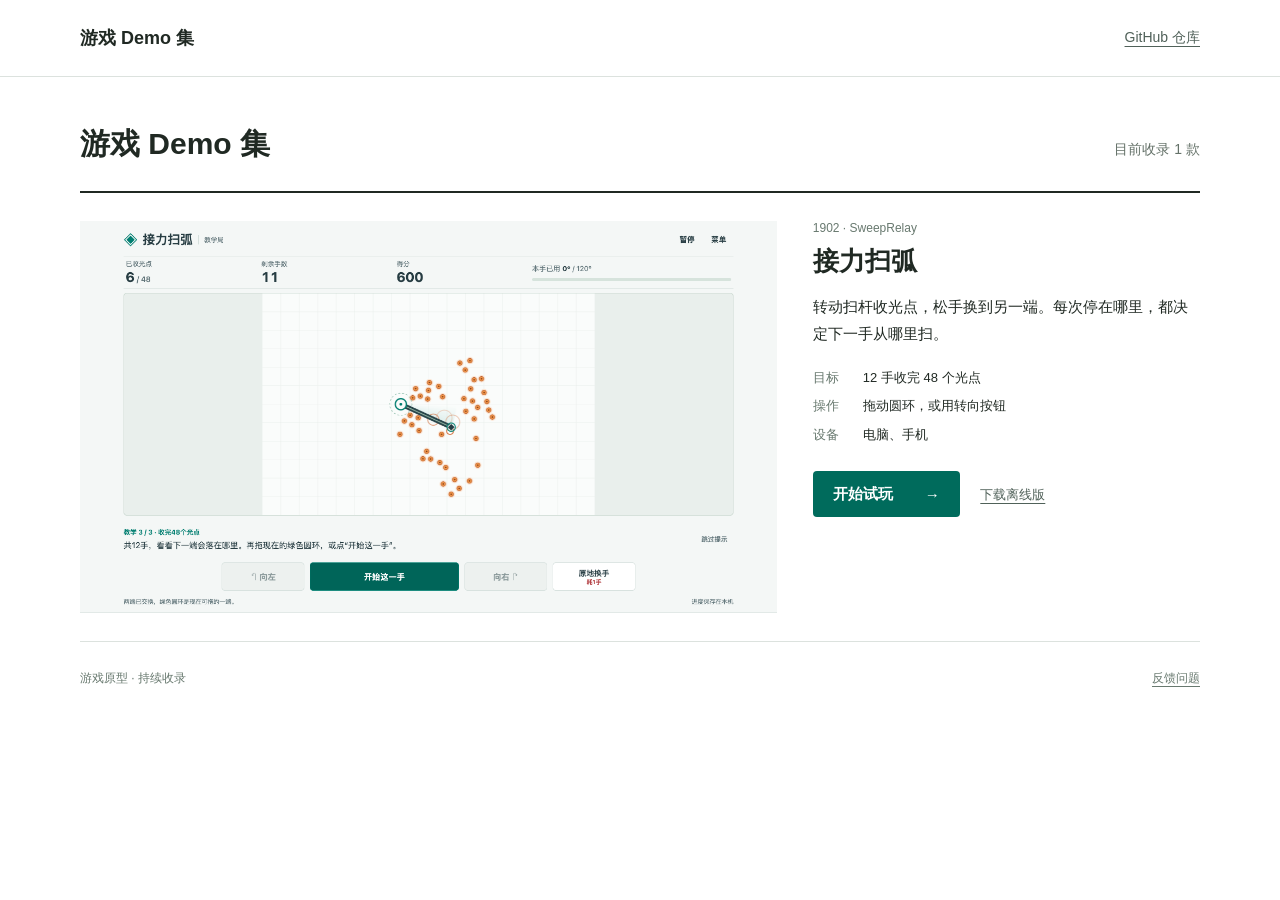
==== index.html @ a099ed6c "Publish game demo collection with SweepRelay 1902" ====
<!doctype html>
<html lang="zh-CN">
<head>
  <meta charset="utf-8">
  <meta name="viewport" content="width=device-width, initial-scale=1">
  <meta name="theme-color" content="#ffffff">
  <meta name="description" content="游戏 Demo 合集。试玩接力扫弧：旋转扫杆收集光点，松手换端，规划下一步。">
  <title>游戏 Demo 集</title>
  <link rel="stylesheet" href="gallery.css">
</head>
<body>
  <a class="skip" href="#games">跳到游戏</a>
  <header class="site-header">
    <div class="container header-inner">
      <a class="site-name" href="./">游戏 Demo 集</a>
      <a class="repo-link" href="https://github.com/zjfll/game-demos">GitHub 仓库</a>
    </div>
  </header>
  <main class="container" id="games">
    <div class="collection-heading">
      <h1>游戏 Demo 集</h1>
      <p>目前收录 1 款</p>
    </div>
    <article class="game-entry" aria-labelledby="sweep-title">
      <a class="preview" href="games/1902/index.html" aria-label="试玩接力扫弧">
        <img src="assets/sweep-relay.png" alt="接力扫弧实机画面：扫杆两端接力，收集场上的橙色光点。" width="1280" height="720" fetchpriority="high">
      </a>
      <div class="game-details">
        <p class="game-id">1902 · SweepRelay</p>
        <h2 id="sweep-title">接力扫弧</h2>
        <p class="description">转动扫杆收光点，松手换到另一端。每次停在哪里，都决定下一手从哪里扫。</p>
        <dl class="game-facts">
          <div><dt>目标</dt><dd>12 手收完 48 个光点</dd></div>
          <div><dt>操作</dt><dd>拖动圆环，或用转向按钮</dd></div>
          <div><dt>设备</dt><dd>电脑、手机</dd></div>
        </dl>
        <a class="play-link" href="games/1902/index.html">开始试玩 <span aria-hidden="true">→</span></a>
        <a class="download-link" href="downloads/sweep-relay-1902.zip" download>下载离线版</a>
      </div>
    </article>
  </main>
  <footer class="site-footer"><div class="container"><span>游戏原型 · 持续收录</span><a href="https://github.com/zjfll/game-demos/issues">反馈问题</a></div></footer>
</body>
</html>
---- gallery.css ----
:root { color-scheme: light; font-family: -apple-system, BlinkMacSystemFont, "Segoe UI", "PingFang SC", "Microsoft YaHei", sans-serif; color: #202923; background: #fff; }
* { box-sizing: border-box; }
body { margin: 0; min-width: 280px; }
a { color: inherit; text-underline-offset: 4px; }
a:focus-visible { outline: 3px solid #bd5423; outline-offset: 5px; }
.container { width: min(1120px, calc(100% - 64px)); margin-inline: auto; }
.skip { position: absolute; left: 16px; top: -80px; padding: 12px; background: #fff; z-index: 2; }
.skip:focus { top: 12px; }
.site-header { border-bottom: 1px solid #dce2de; }
.header-inner { min-height: 76px; display: flex; align-items: center; justify-content: space-between; gap: 20px; }
.site-name { font-weight: 700; font-size: 18px; text-decoration: none; }
.repo-link { font-size: 14px; color: #506159; }
.collection-heading { display: flex; flex-wrap: wrap; justify-content: space-between; align-items: baseline; gap: 12px; padding: 46px 0 26px; }
h1 { margin: 0; font-size: 30px; line-height: 1.4; }
.collection-heading p { margin: 0; color: #657269; font-size: 14px; }
.game-entry { display: grid; grid-template-columns: minmax(0, 1.8fr) minmax(260px, 1fr); gap: 36px; border-top: 2px solid #202923; border-bottom: 1px solid #dce2de; padding: 28px 0; }
.preview { display: block; align-self: start; background: #edf3ef; }
.preview img { display: block; width: 100%; height: auto; aspect-ratio: 16 / 9; object-fit: contain; }
.game-id { font-size: 12px; color: #68796f; margin: 0 0 8px; }
h2 { margin: 0; font-size: 26px; line-height: 1.4; }
.description { font-size: 15px; line-height: 1.8; margin: 14px 0 20px; }
.game-facts { margin: 0 0 24px; font-size: 13px; line-height: 1.7; }
.game-facts div { display: grid; grid-template-columns: 42px minmax(0, 1fr); gap: 8px; margin: 6px 0; }
dt { color: #68796f; } dd { margin: 0; }
.play-link { min-height: 46px; display: inline-flex; justify-content: space-between; align-items: center; gap: 32px; background: #006b5c; color: #fff; padding: 10px 20px; border-radius: 4px; text-decoration: none; font-size: 15px; font-weight: 600; }
.play-link:hover { background: #004e43; }
.download-link { display: inline-block; margin: 16px 0 0 16px; font-size: 13px; color: #506159; }
.site-footer { padding: 28px 0; font-size: 12px; color: #68796f; }
.site-footer .container { display: flex; flex-wrap: wrap; gap: 16px; justify-content: space-between; }
@media (max-width: 850px) { .game-entry { grid-template-columns: 1fr; gap: 24px; } .game-details { max-width: 600px; } }
@media (max-width: 480px) { .container { width: calc(100% - 32px); } .header-inner { min-height: 64px; } .collection-heading { padding-top: 30px; } h1 { font-size: 26px; } h2 { font-size: 24px; } .game-entry { padding-top: 20px; } }
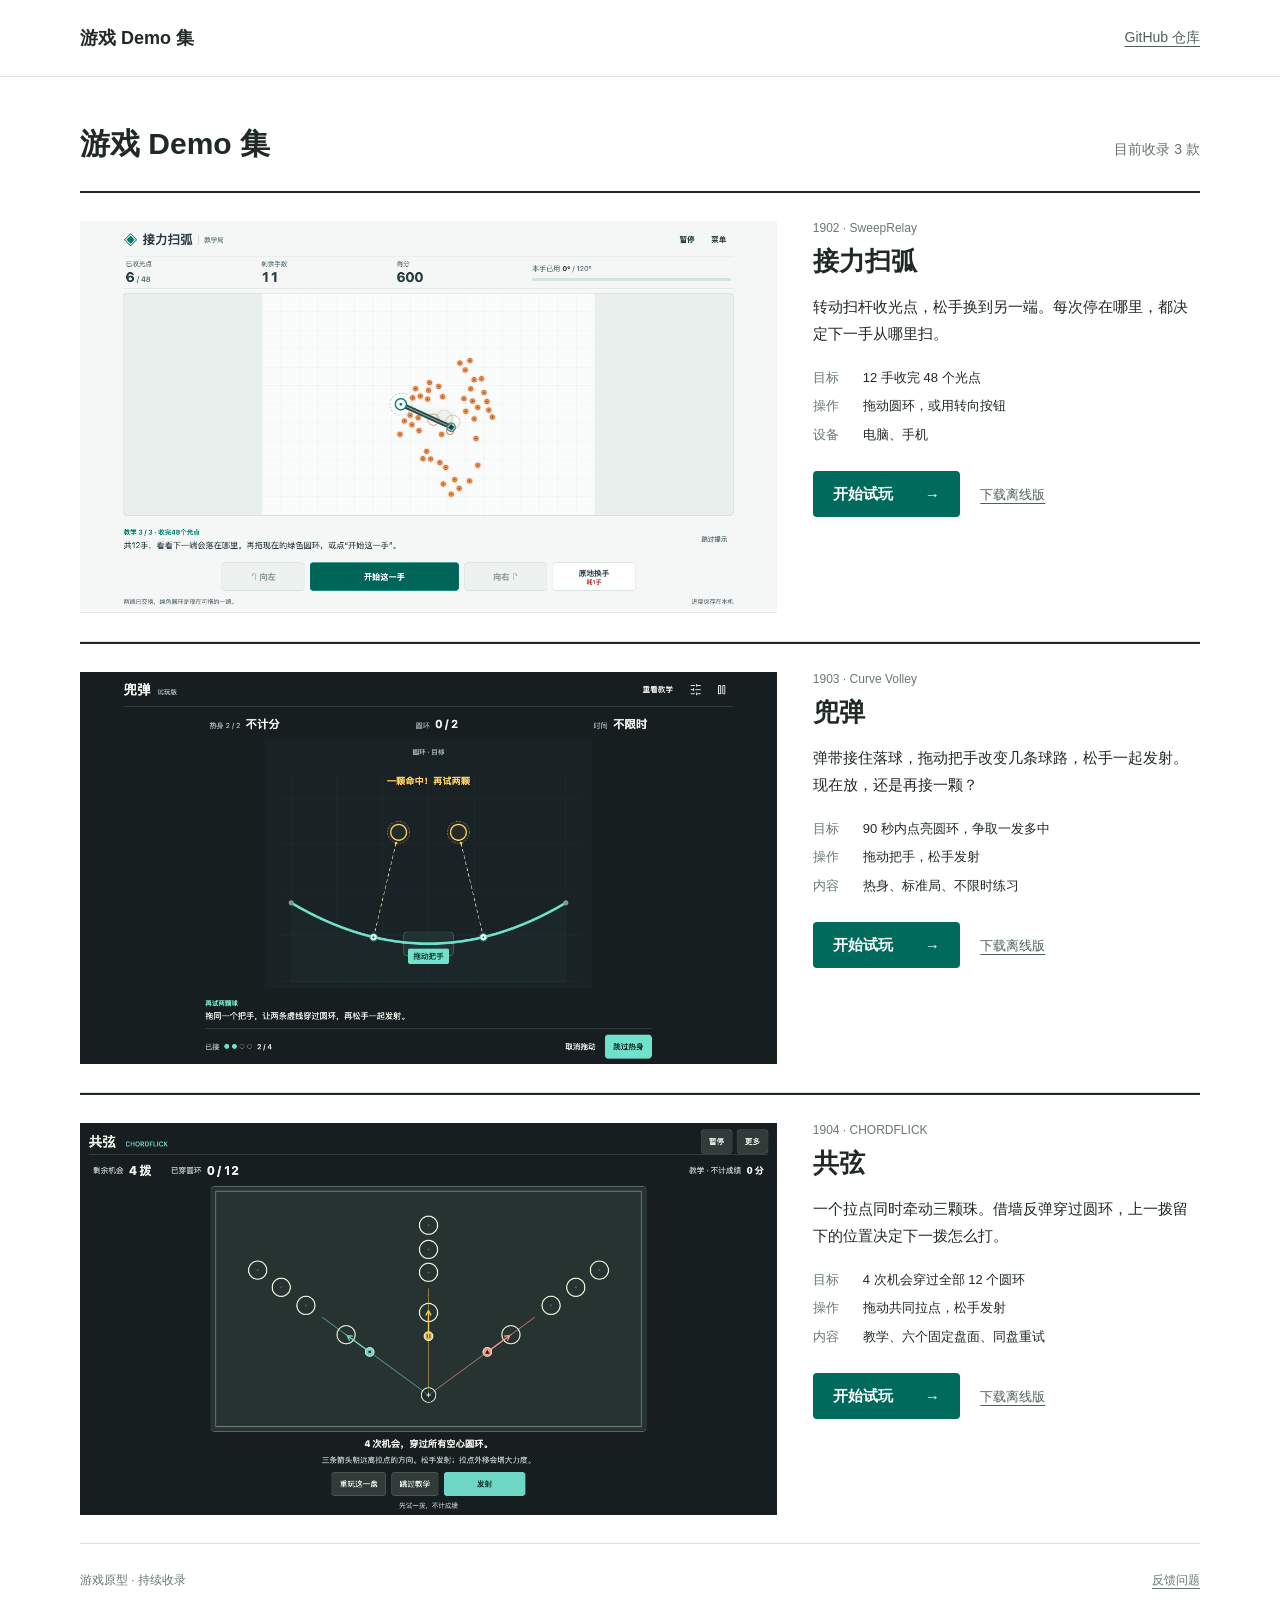
==== commit d7a0e934: "Add Curve Volley 1903 and Chordflick 1904 demos" ====
--- a/index.html
+++ b/index.html
@@ -4,7 +4,7 @@
   <meta charset="utf-8">
   <meta name="viewport" content="width=device-width, initial-scale=1">
   <meta name="theme-color" content="#ffffff">
-  <meta name="description" content="游戏 Demo 合集。试玩接力扫弧：旋转扫杆收集光点，松手换端，规划下一步。">
+  <meta name="description" content="游戏 Demo 合集：接力扫弧、兜弹、共弦。直接在线试玩，或下载离线版。">
   <title>游戏 Demo 集</title>
   <link rel="stylesheet" href="gallery.css">
 </head>
@@ -19,7 +19,7 @@
   <main class="container" id="games">
     <div class="collection-heading">
       <h1>游戏 Demo 集</h1>
-      <p>目前收录 1 款</p>
+      <p>目前收录 3 款</p>
     </div>
     <article class="game-entry" aria-labelledby="sweep-title">
       <a class="preview" href="games/1902/index.html" aria-label="试玩接力扫弧">
@@ -38,6 +38,40 @@
         <a class="download-link" href="downloads/sweep-relay-1902.zip" download>下载离线版</a>
       </div>
     </article>
+    <article class="game-entry" aria-labelledby="curve-title">
+      <a class="preview" href="games/1903/index.html" aria-label="试玩兜弹">
+        <img src="assets/curve-volley.png" alt="兜弹实机画面：拖动弹带把手，让两颗球沿各自的路线击中上方圆环。" width="1280" height="720" loading="lazy">
+      </a>
+      <div class="game-details">
+        <p class="game-id">1903 · Curve Volley</p>
+        <h2 id="curve-title">兜弹</h2>
+        <p class="description">弹带接住落球，拖动把手改变几条球路，松手一起发射。现在放，还是再接一颗？</p>
+        <dl class="game-facts">
+          <div><dt>目标</dt><dd>90 秒内点亮圆环，争取一发多中</dd></div>
+          <div><dt>操作</dt><dd>拖动把手，松手发射</dd></div>
+          <div><dt>内容</dt><dd>热身、标准局、不限时练习</dd></div>
+        </dl>
+        <a class="play-link" href="games/1903/index.html">开始试玩 <span aria-hidden="true">→</span></a>
+        <a class="download-link" href="downloads/curve-volley-1903.zip" download>下载离线版</a>
+      </div>
+    </article>
+    <article class="game-entry" aria-labelledby="chord-title">
+      <a class="preview" href="games/1904/index.html" aria-label="试玩共弦">
+        <img src="assets/chordflick.png" alt="共弦实机画面：一个共同拉点牵动三颗珠，三条路线朝向十二个空心圆环。" width="1280" height="720" loading="lazy">
+      </a>
+      <div class="game-details">
+        <p class="game-id">1904 · CHORDFLICK</p>
+        <h2 id="chord-title">共弦</h2>
+        <p class="description">一个拉点同时牵动三颗珠。借墙反弹穿过圆环，上一拨留下的位置决定下一拨怎么打。</p>
+        <dl class="game-facts">
+          <div><dt>目标</dt><dd>4 次机会穿过全部 12 个圆环</dd></div>
+          <div><dt>操作</dt><dd>拖动共同拉点，松手发射</dd></div>
+          <div><dt>内容</dt><dd>教学、六个固定盘面、同盘重试</dd></div>
+        </dl>
+        <a class="play-link" href="games/1904/index.html">开始试玩 <span aria-hidden="true">→</span></a>
+        <a class="download-link" href="downloads/chordflick-1904.zip" download>下载离线版</a>
+      </div>
+    </article>
   </main>
   <footer class="site-footer"><div class="container"><span>游戏原型 · 持续收录</span><a href="https://github.com/zjfll/game-demos/issues">反馈问题</a></div></footer>
 </body>
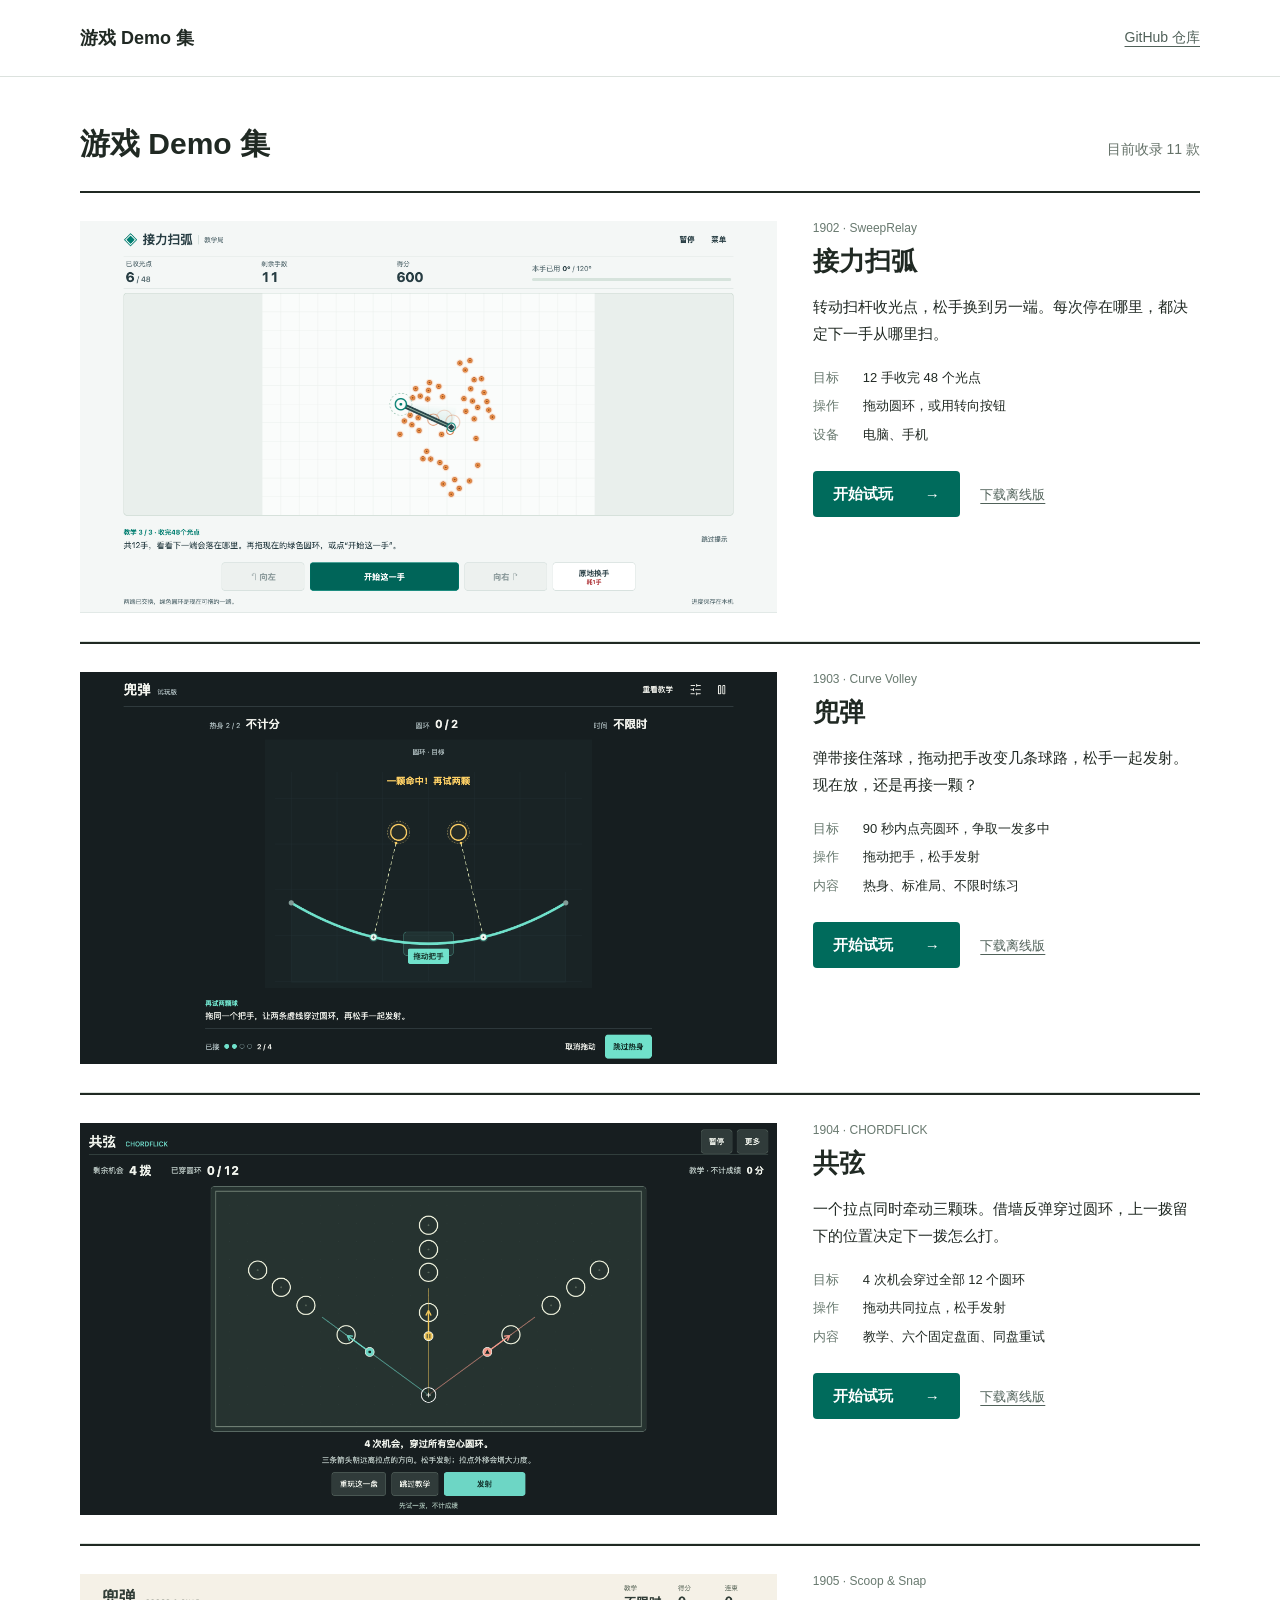
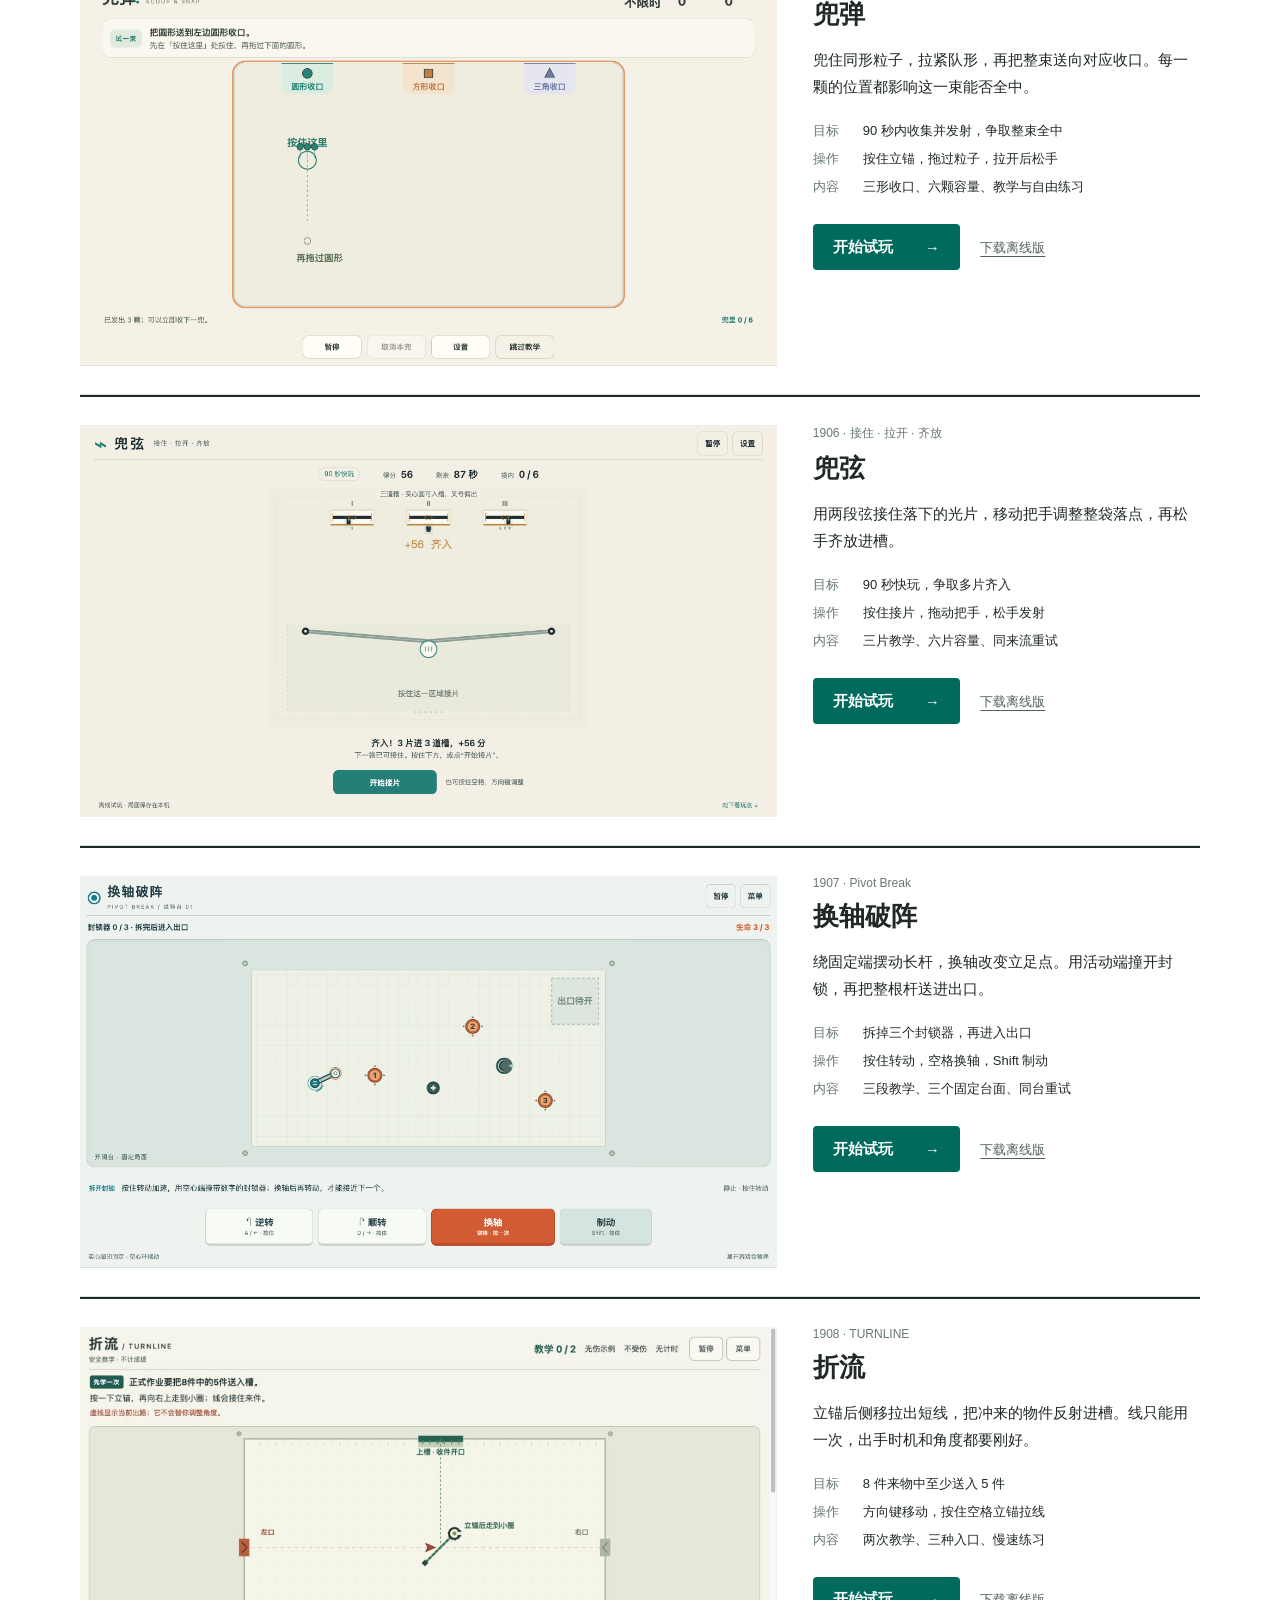
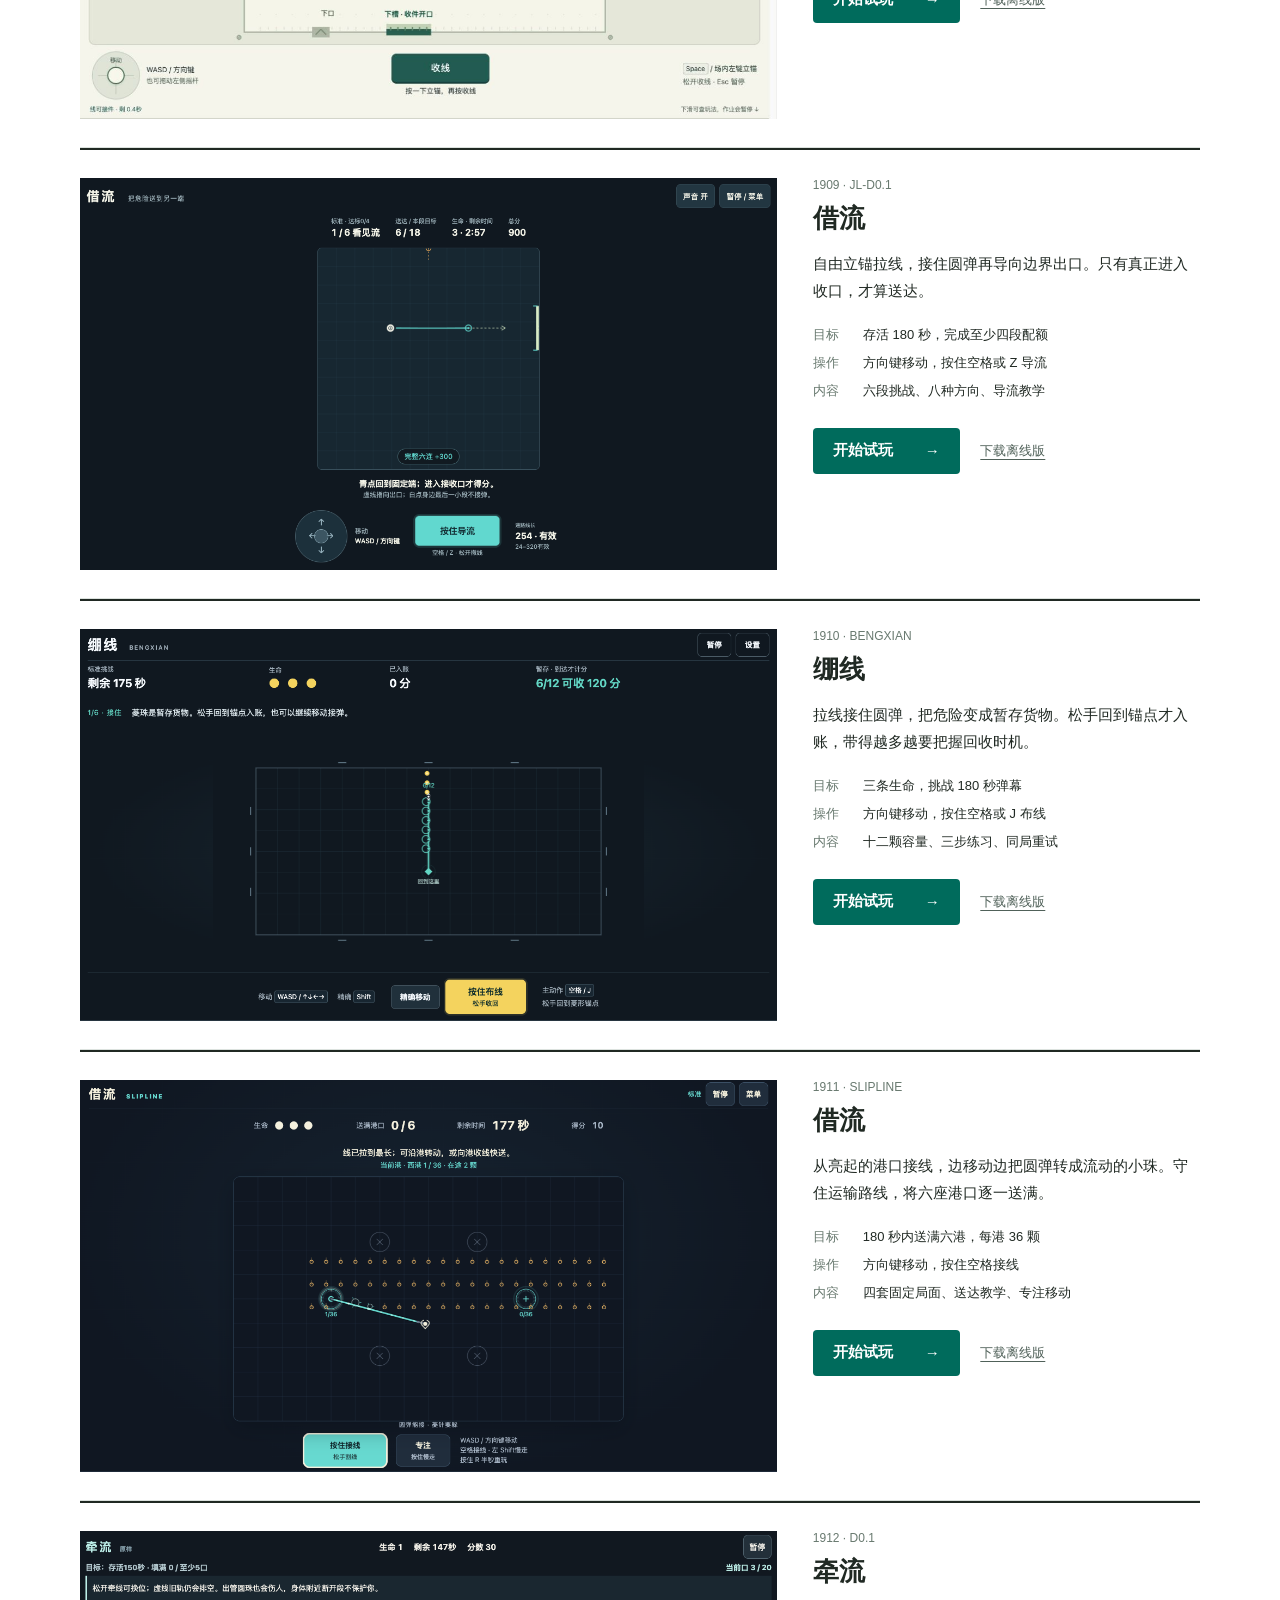
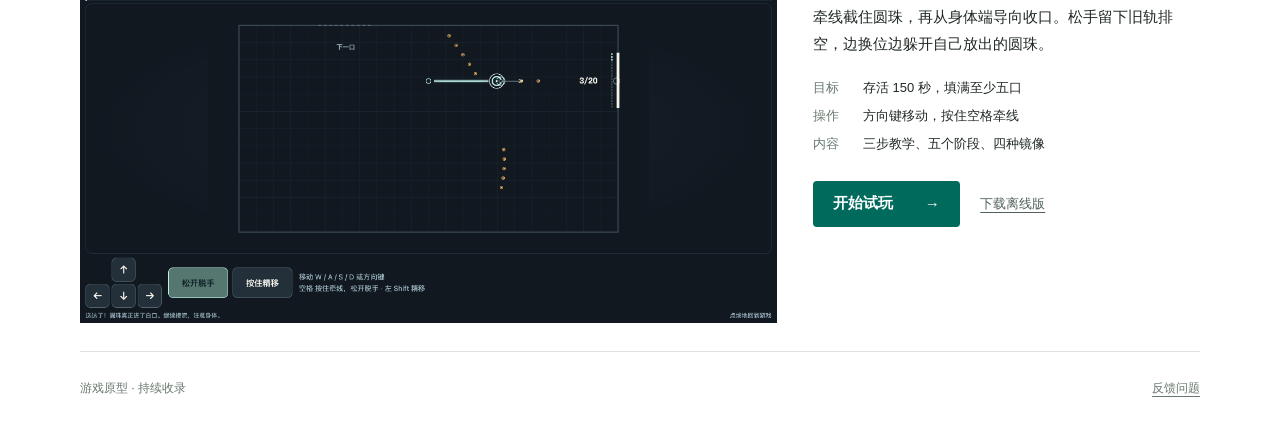
==== commit e5c16989: "Publish game demos 1905 through 1912" ====
--- a/index.html
+++ b/index.html
@@ -4,7 +4,7 @@
   <meta charset="utf-8">
   <meta name="viewport" content="width=device-width, initial-scale=1">
   <meta name="theme-color" content="#ffffff">
-  <meta name="description" content="游戏 Demo 合集：接力扫弧、兜弹、共弦。直接在线试玩，或下载离线版。">
+  <meta name="description" content="游戏 Demo 合集：1902–1912，共 11 款游戏原型。直接在线试玩，或下载离线版。">
   <title>游戏 Demo 集</title>
   <link rel="stylesheet" href="gallery.css">
 </head>
@@ -19,7 +19,7 @@
   <main class="container" id="games">
     <div class="collection-heading">
       <h1>游戏 Demo 集</h1>
-      <p>目前收录 3 款</p>
+      <p>目前收录 11 款</p>
     </div>
     <article class="game-entry" aria-labelledby="sweep-title">
       <a class="preview" href="games/1902/index.html" aria-label="试玩接力扫弧">
@@ -72,6 +72,142 @@
         <a class="download-link" href="downloads/chordflick-1904.zip" download>下载离线版</a>
       </div>
     </article>
+    <article class="game-entry" aria-labelledby="scoop-snap-title">
+      <a class="preview" href="games/1905/index.html" aria-label="试玩兜弹 1905">
+        <img src="assets/scoop-snap.png" alt="兜弹教学画面：三形收口与朝圆形收口飞行的一束粒子。" width="1280" height="720" loading="lazy">
+      </a>
+      <div class="game-details">
+        <p class="game-id">1905 · Scoop &amp; Snap</p>
+        <h2 id="scoop-snap-title">兜弹</h2>
+        <p class="description">兜住同形粒子，拉紧队形，再把整束送向对应收口。每一颗的位置都影响这一束能否全中。</p>
+        <dl class="game-facts">
+          <div><dt>目标</dt><dd>90 秒内收集并发射，争取整束全中</dd></div>
+          <div><dt>操作</dt><dd>按住立锚，拖过粒子，拉开后松手</dd></div>
+          <div><dt>内容</dt><dd>三形收口、六颗容量、教学与自由练习</dd></div>
+        </dl>
+        <a class="play-link" href="games/1905/index.html">开始试玩 <span aria-hidden="true">→</span></a>
+        <a class="download-link" href="downloads/scoop-snap-1905.zip" download>下载离线版</a>
+      </div>
+    </article>
+    <article class="game-entry" aria-labelledby="douxian-title">
+      <a class="preview" href="games/1906/index.html" aria-label="试玩兜弦 1906">
+        <img src="assets/douxian.png" alt="兜弦实机画面：三片齐入上方三道槽，柔性弦准备接下一袋。" width="1280" height="720" loading="lazy">
+      </a>
+      <div class="game-details">
+        <p class="game-id">1906 · 接住 · 拉开 · 齐放</p>
+        <h2 id="douxian-title">兜弦</h2>
+        <p class="description">用两段弦接住落下的光片，移动把手调整整袋落点，再松手齐放进槽。</p>
+        <dl class="game-facts">
+          <div><dt>目标</dt><dd>90 秒快玩，争取多片齐入</dd></div>
+          <div><dt>操作</dt><dd>按住接片，拖动把手，松手发射</dd></div>
+          <div><dt>内容</dt><dd>三片教学、六片容量、同来流重试</dd></div>
+        </dl>
+        <a class="play-link" href="games/1906/index.html">开始试玩 <span aria-hidden="true">→</span></a>
+        <a class="download-link" href="downloads/douxian-1906.zip" download>下载离线版</a>
+      </div>
+    </article>
+    <article class="game-entry" aria-labelledby="pivot-break-title">
+      <a class="preview" href="games/1907/index.html" aria-label="试玩换轴破阵 1907">
+        <img src="assets/pivot-break.png" alt="换轴破阵实机画面：双端长杆、三个封锁器和右上角出口。" width="1280" height="720" loading="lazy">
+      </a>
+      <div class="game-details">
+        <p class="game-id">1907 · Pivot Break</p>
+        <h2 id="pivot-break-title">换轴破阵</h2>
+        <p class="description">绕固定端摆动长杆，换轴改变立足点。用活动端撞开封锁，再把整根杆送进出口。</p>
+        <dl class="game-facts">
+          <div><dt>目标</dt><dd>拆掉三个封锁器，再进入出口</dd></div>
+          <div><dt>操作</dt><dd>按住转动，空格换轴，Shift 制动</dd></div>
+          <div><dt>内容</dt><dd>三段教学、三个固定台面、同台重试</dd></div>
+        </dl>
+        <a class="play-link" href="games/1907/index.html">开始试玩 <span aria-hidden="true">→</span></a>
+        <a class="download-link" href="downloads/pivot-break-1907.zip" download>下载离线版</a>
+      </div>
+    </article>
+    <article class="game-entry" aria-labelledby="turnline-title">
+      <a class="preview" href="games/1908/index.html" aria-label="试玩折流 1908">
+        <img src="assets/turnline.png" alt="折流教学画面：角色拉出斜线，把左侧来件反射向上槽。" width="1280" height="720" loading="lazy">
+      </a>
+      <div class="game-details">
+        <p class="game-id">1908 · TURNLINE</p>
+        <h2 id="turnline-title">折流</h2>
+        <p class="description">立锚后侧移拉出短线，把冲来的物件反射进槽。线只能用一次，出手时机和角度都要刚好。</p>
+        <dl class="game-facts">
+          <div><dt>目标</dt><dd>8 件来物中至少送入 5 件</dd></div>
+          <div><dt>操作</dt><dd>方向键移动，按住空格立锚拉线</dd></div>
+          <div><dt>内容</dt><dd>两次教学、三种入口、慢速练习</dd></div>
+        </dl>
+        <a class="play-link" href="games/1908/index.html">开始试玩 <span aria-hidden="true">→</span></a>
+        <a class="download-link" href="downloads/turnline-1908.zip" download>下载离线版</a>
+      </div>
+    </article>
+    <article class="game-entry" aria-labelledby="jieliu-title">
+      <a class="preview" href="games/1909/index.html" aria-label="试玩借流 1909">
+        <img src="assets/jieliu.png" alt="借流 1909 实机画面：自由锚点的导流线对准右侧边界收口。" width="1280" height="720" loading="lazy">
+      </a>
+      <div class="game-details">
+        <p class="game-id">1909 · JL-D0.1</p>
+        <h2 id="jieliu-title">借流</h2>
+        <p class="description">自由立锚拉线，接住圆弹再导向边界出口。只有真正进入收口，才算送达。</p>
+        <dl class="game-facts">
+          <div><dt>目标</dt><dd>存活 180 秒，完成至少四段配额</dd></div>
+          <div><dt>操作</dt><dd>方向键移动，按住空格或 Z 导流</dd></div>
+          <div><dt>内容</dt><dd>六段挑战、八种方向、导流教学</dd></div>
+        </dl>
+        <a class="play-link" href="games/1909/index.html">开始试玩 <span aria-hidden="true">→</span></a>
+        <a class="download-link" href="downloads/jieliu-1909.zip" download>下载离线版</a>
+      </div>
+    </article>
+    <article class="game-entry" aria-labelledby="bengxian-title">
+      <a class="preview" href="games/1910/index.html" aria-label="试玩绷线 1910">
+        <img src="assets/bengxian.png" alt="绷线实机画面：竖直线上已捕获六颗货物，等待回到锚点入账。" width="1280" height="720" loading="lazy">
+      </a>
+      <div class="game-details">
+        <p class="game-id">1910 · BENGXIAN</p>
+        <h2 id="bengxian-title">绷线</h2>
+        <p class="description">拉线接住圆弹，把危险变成暂存货物。松手回到锚点才入账，带得越多越要把握回收时机。</p>
+        <dl class="game-facts">
+          <div><dt>目标</dt><dd>三条生命，挑战 180 秒弹幕</dd></div>
+          <div><dt>操作</dt><dd>方向键移动，按住空格或 J 布线</dd></div>
+          <div><dt>内容</dt><dd>十二颗容量、三步练习、同局重试</dd></div>
+        </dl>
+        <a class="play-link" href="games/1910/index.html">开始试玩 <span aria-hidden="true">→</span></a>
+        <a class="download-link" href="downloads/bengxian-1910.zip" download>下载离线版</a>
+      </div>
+    </article>
+    <article class="game-entry" aria-labelledby="slipline-title">
+      <a class="preview" href="games/1911/index.html" aria-label="试玩借流 1911">
+        <img src="assets/slipline.png" alt="借流 SLIPLINE 实机画面：连接西港的斜线正在运输圆珠，六港分布在场中。" width="1280" height="720" loading="lazy">
+      </a>
+      <div class="game-details">
+        <p class="game-id">1911 · SLIPLINE</p>
+        <h2 id="slipline-title">借流</h2>
+        <p class="description">从亮起的港口接线，边移动边把圆弹转成流动的小珠。守住运输路线，将六座港口逐一送满。</p>
+        <dl class="game-facts">
+          <div><dt>目标</dt><dd>180 秒内送满六港，每港 36 颗</dd></div>
+          <div><dt>操作</dt><dd>方向键移动，按住空格接线</dd></div>
+          <div><dt>内容</dt><dd>四套固定局面、送达教学、专注移动</dd></div>
+        </dl>
+        <a class="play-link" href="games/1911/index.html">开始试玩 <span aria-hidden="true">→</span></a>
+        <a class="download-link" href="downloads/slipline-1911.zip" download>下载离线版</a>
+      </div>
+    </article>
+    <article class="game-entry" aria-labelledby="qianliu-title">
+      <a class="preview" href="games/1912/index.html" aria-label="试玩牵流 1912">
+        <img src="assets/qianliu.png" alt="牵流实机画面：圆珠从牵线末端射向右侧收口，旧轨可在松手后继续排空。" width="1280" height="720" loading="lazy">
+      </a>
+      <div class="game-details">
+        <p class="game-id">1912 · D0.1</p>
+        <h2 id="qianliu-title">牵流</h2>
+        <p class="description">牵线截住圆珠，再从身体端导向收口。松手留下旧轨排空，边换位边躲开自己放出的圆珠。</p>
+        <dl class="game-facts">
+          <div><dt>目标</dt><dd>存活 150 秒，填满至少五口</dd></div>
+          <div><dt>操作</dt><dd>方向键移动，按住空格牵线</dd></div>
+          <div><dt>内容</dt><dd>三步教学、五个阶段、四种镜像</dd></div>
+        </dl>
+        <a class="play-link" href="games/1912/index.html">开始试玩 <span aria-hidden="true">→</span></a>
+        <a class="download-link" href="downloads/qianliu-1912.zip" download>下载离线版</a>
+      </div>
+    </article>
   </main>
   <footer class="site-footer"><div class="container"><span>游戏原型 · 持续收录</span><a href="https://github.com/zjfll/game-demos/issues">反馈问题</a></div></footer>
 </body>
